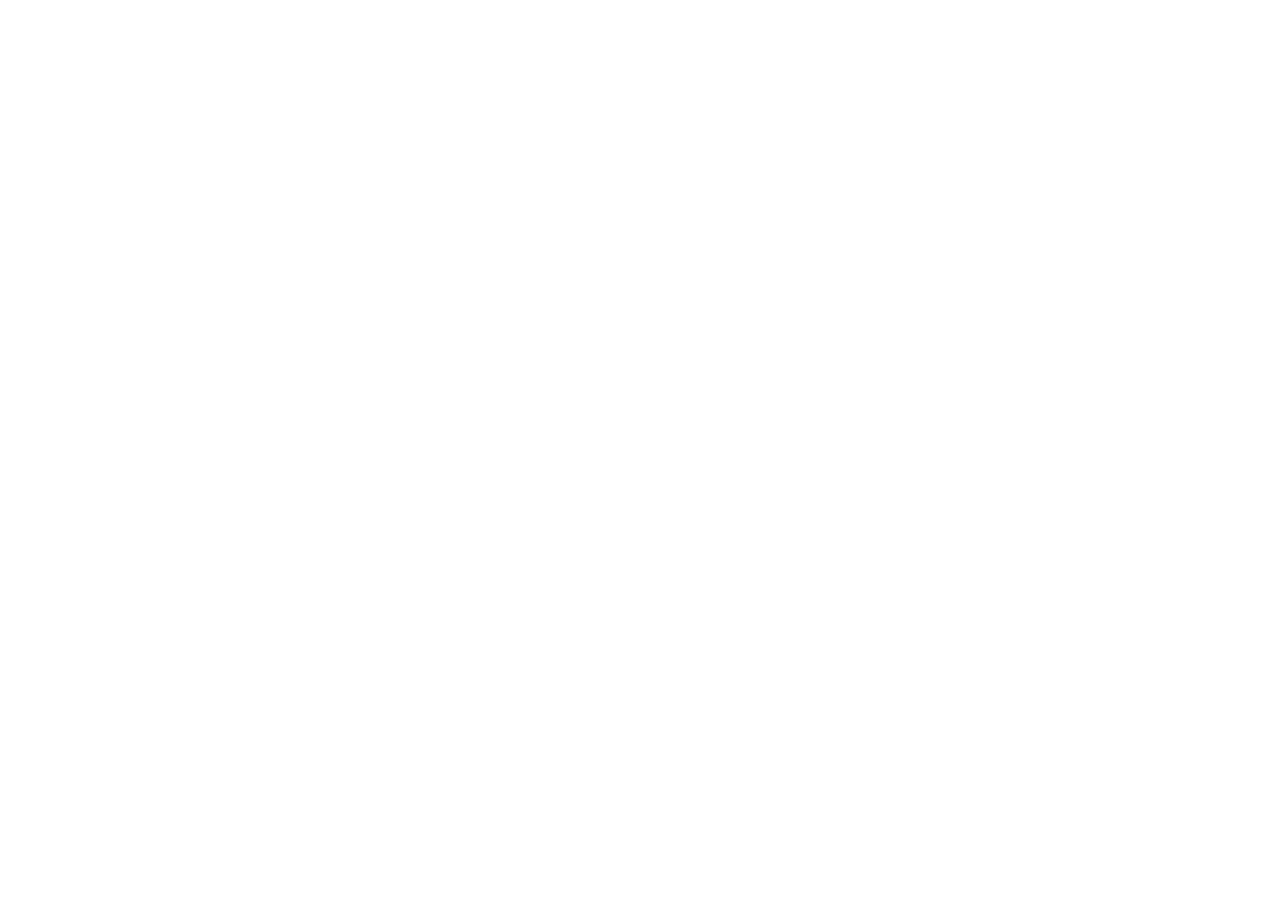
==== 5 - portfolio/index.html @ b80db801 "add: masonry layout" ====
<html lang="en">
  <head>
    <meta charset="UTF-8" />
    <meta http-equiv="X-UA-Compatible" content="IE=edge" />
    <meta name="viewport" content="width=device-width, initial-scale=1.0" />
    <title>Portfolio Full-Screen Layout</title>
    <link rel="stylesheet" href="styles.css" />
  </head>

  <body></body>
</html>
---- 5 - portfolio/styles.css ----
@import url('https://fonts.googleapis.com/css2?family=Poppins:wght@200;400;500;600;800&family=VT323&display=swap');

body {
  margin: 0;
  font-family: 'Poppins';
}
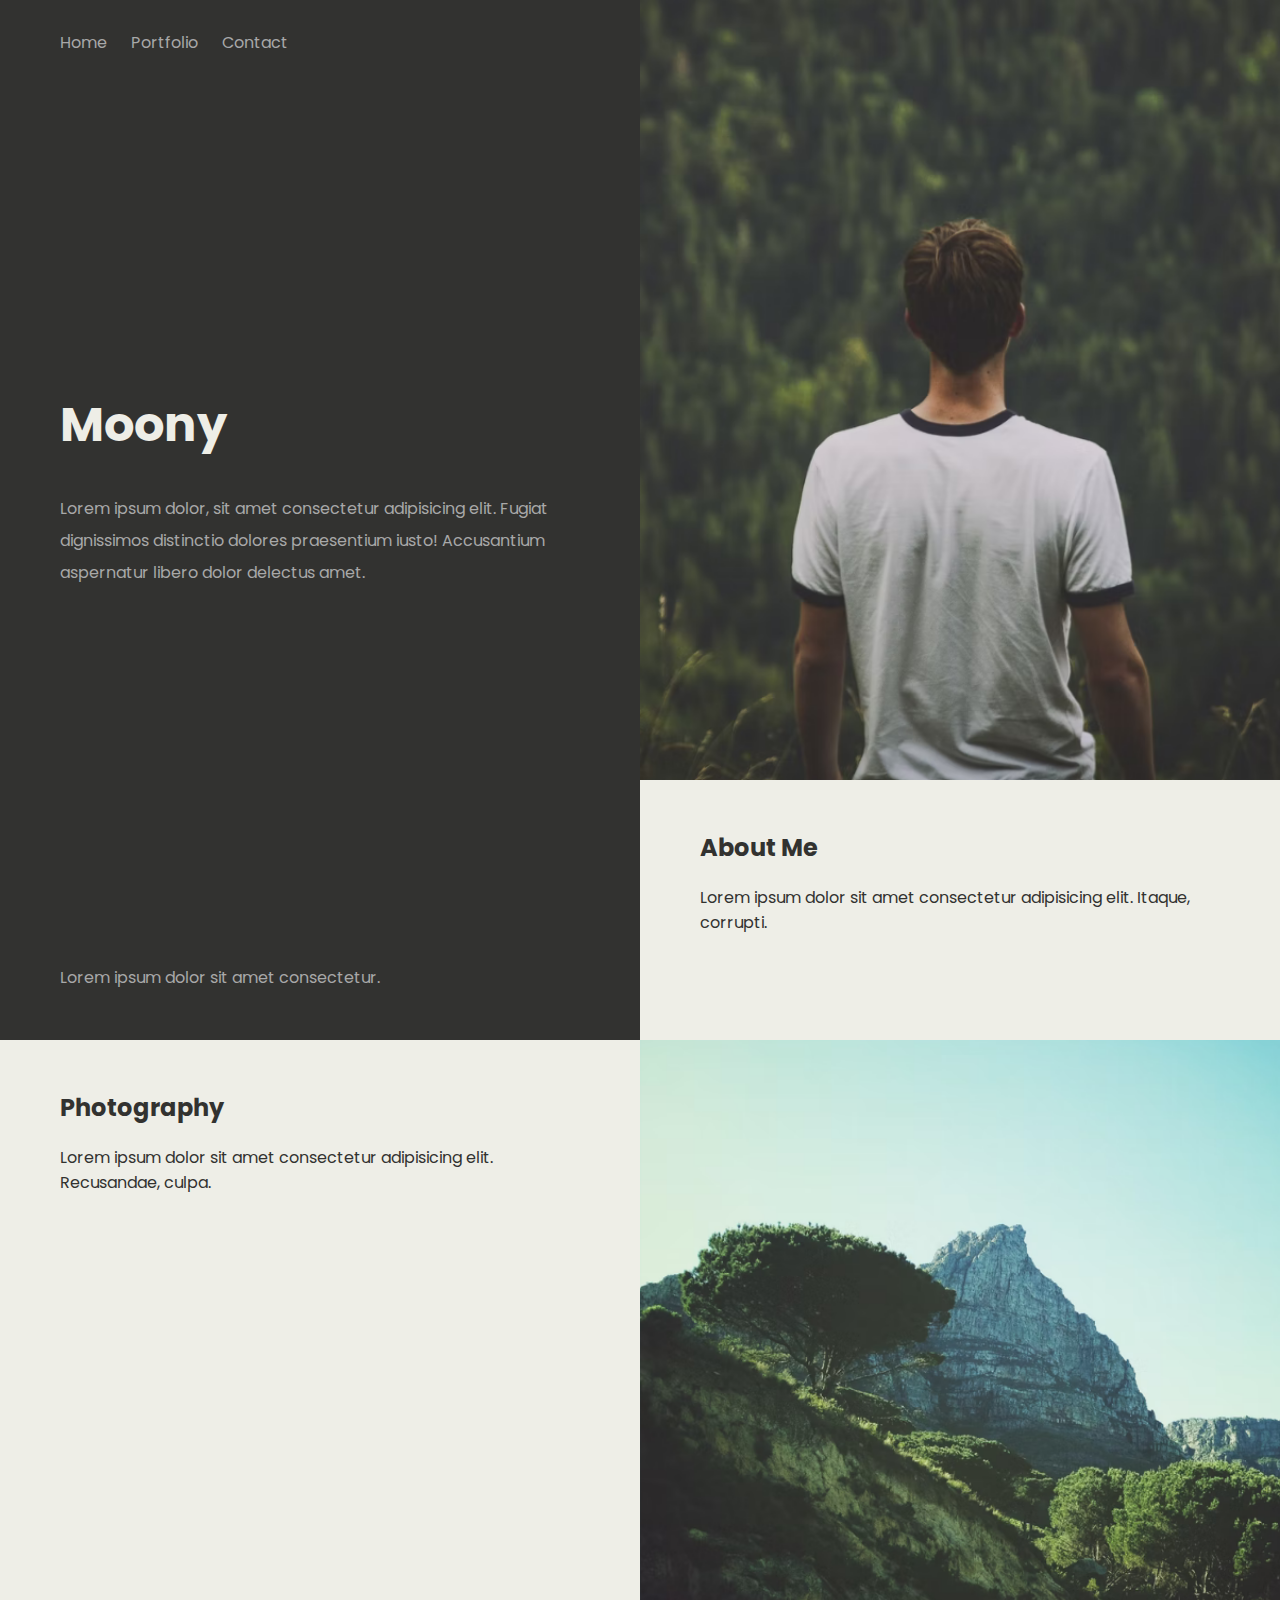
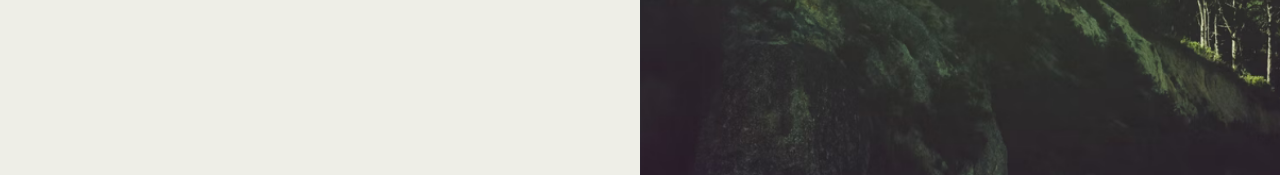
==== commit 64199da1: "add: portfolio layout" ====
--- a/5 - portfolio/index.html
+++ b/5 - portfolio/index.html
@@ -7,5 +7,46 @@
     <link rel="stylesheet" href="styles.css" />
   </head>
 
-  <body></body>
+  <body>
+    <main>
+      <div class="panel welcome">
+        <nav>
+          <a href="">Home</a>
+          <a href="">Portfolio</a>
+          <a href="">Contact</a>
+        </nav>
+        <div>
+          <h1>Moony</h1>
+          <p>
+            Lorem ipsum dolor, sit amet consectetur adipisicing elit. Fugiat
+            dignissimos distinctio dolores praesentium iusto! Accusantium
+            aspernatur libero dolor delectus amet.
+          </p>
+        </div>
+        <footer>
+          <p>Lorem ipsum dolor sit amet consectetur.</p>
+        </footer>
+      </div>
+      <div class="panel about">
+        <img src="img/1.png" alt="main pic" />
+        <div class="text">
+          <h2>About Me</h2>
+          <p>
+            Lorem ipsum dolor sit amet consectetur adipisicing elit. Itaque,
+            corrupti.
+          </p>
+        </div>
+      </div>
+      <div class="panel photos">
+        <div class="text">
+          <h2>Photography</h2>
+          <p>
+            Lorem ipsum dolor sit amet consectetur adipisicing elit. Recusandae,
+            culpa.
+          </p>
+        </div>
+        <img src="img/2.png" alt="landscape pic" />
+      </div>
+    </main>
+  </body>
 </html>
--- a/5 - portfolio/styles.css
+++ b/5 - portfolio/styles.css
@@ -4,3 +4,102 @@
   margin: 0;
   font-family: 'Poppins';
 }
+
+main {
+  display: grid;
+  grid-template-columns: 1.2fr 1fr 1fr;
+  min-height: 100%;
+}
+.panel {
+  display: grid;
+  grid-template-columns: 1fr;
+}
+.panel .text {
+  background: #eeeee7;
+  color: #323230;
+  padding: 30px 60px;
+}
+
+/* welcome panel */
+.panel.welcome {
+  background: #323230;
+  padding: 30px 60px;
+  grid-auto-rows: 1fr;
+}
+.panel.welcome nav a {
+  color: #a8a8a8;
+  text-decoration: none;
+  margin-right: 20px;
+}
+.panel.welcome p {
+  color: #a8a8a8;
+  max-width: 540px;
+  line-height: 2em;
+}
+.panel.welcome h1 {
+  color: #eeeee7;
+  font-size: 3em;
+}
+.panel.welcome footer {
+  align-self: end;
+}
+
+/* about panel */
+.panel.about {
+  grid-template-rows: 3fr 1fr;
+  overflow: hidden;
+}
+.panel.about img {
+  min-height: 100%;
+  min-width: 100%;
+}
+
+/* photos panel */
+.panel.photos {
+  grid-template-rows: 1fr 3fr;
+  overflow: hidden;
+}
+.panel.photos img {
+  min-height: 100%;
+  min-width: 100%;
+}
+
+/* responsive  */
+@media screen and (max-width: 1400px) {
+  main {
+    grid-template-columns: 1fr 1fr;
+  }
+  .panel.photos {
+    grid-column: span 2;
+    grid-template-columns: 1fr 1fr;
+    grid-template-rows: 1fr;
+  }
+}
+
+@media screen and (max-width: 960px) {
+  main {
+    grid-template-columns: 100%;
+    grid-template-rows: 500px 400px 400px;
+  }
+  .panel.about {
+    grid-row: 2;
+    grid-template-columns: 1fr 1fr;
+    grid-template-rows: 1fr;
+  }
+  .panel img {
+    width: 100%;
+  }
+}
+
+@media screen and (max-width: 680px) {
+  main {
+    grid-template-rows: 700px 600px 600px;
+  }
+  .panel.about,
+  .panel.photos {
+    grid-template-columns: 1fr;
+    grid-column: span 1;
+    grid-template-rows: 1fr 1fr;
+    border-bottom: 1px solid #dcdcd0;
+  }
+}
